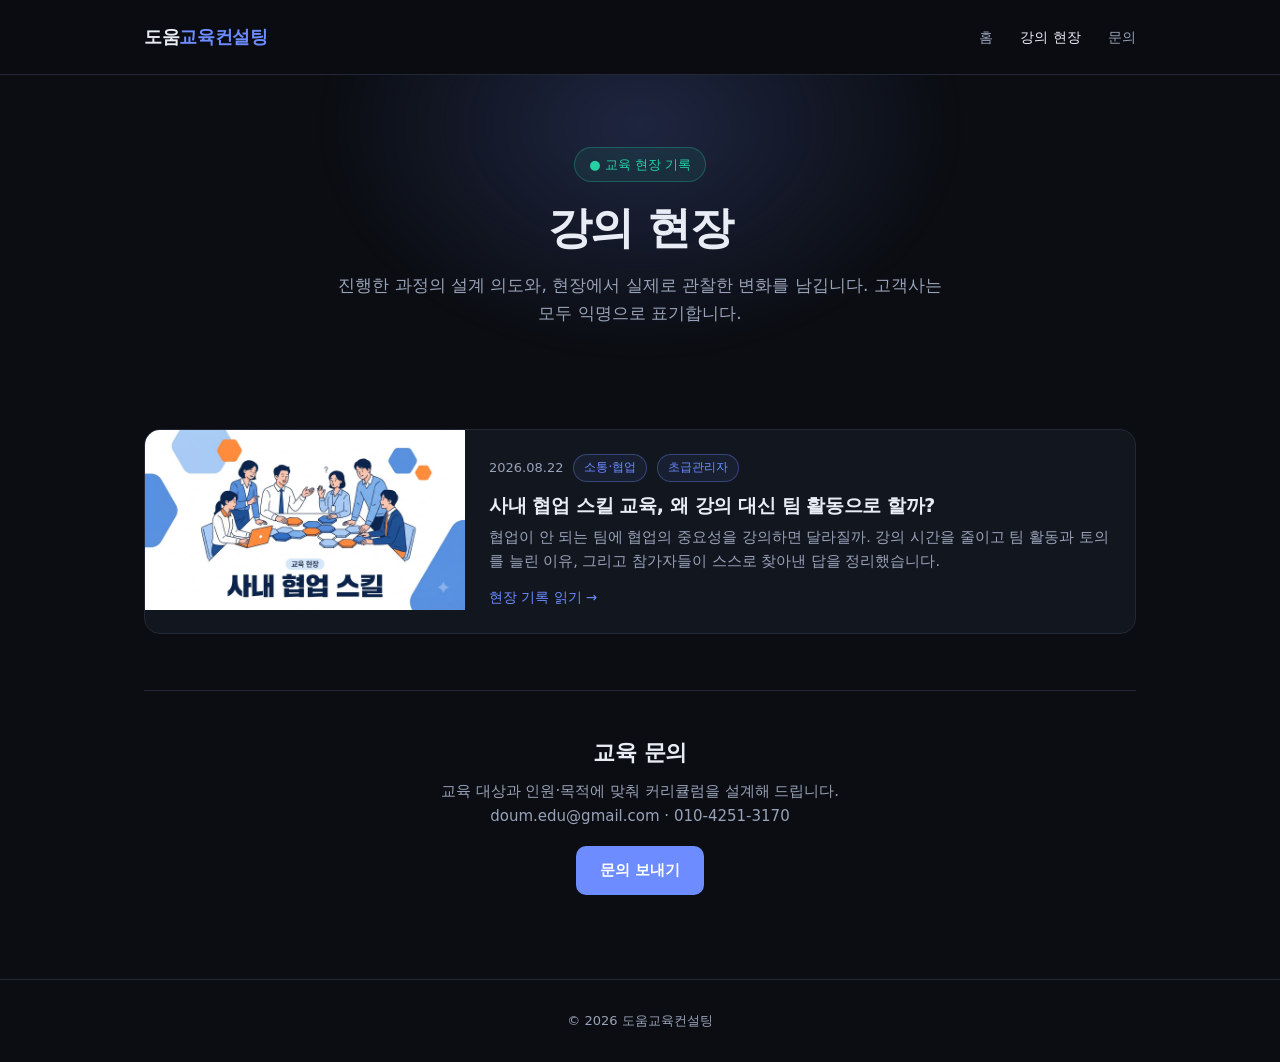
==== lectures/index.html @ e02979be "feat: 강의 현장 페이지 추가 + 첫 교육 기록 반영" ====
<!doctype html>
<html lang="ko">
<head>
<meta charset="utf-8">
<meta name="viewport" content="width=device-width,initial-scale=1">
<title>강의 현장 — 도움교육컨설팅</title>
<meta name="description" content="도움교육컨설팅이 진행한 기업교육·공공기관 교육의 현장 기록입니다. 과정 설계 의도와 현장에서 관찰한 변화를 남깁니다.">
<meta property="og:title" content="강의 현장 — 도움교육컨설팅">
<meta property="og:description" content="기업교육·공공기관 교육 현장 기록">
<meta property="og:type" content="website">
<style>
  *{box-sizing:border-box;margin:0;padding:0}
  :root{
    --bg:#0b0d12; --panel:#12161f; --line:#222836;
    --fg:#e8ecf4; --muted:#98a2b8; --accent:#6c8cff; --accent2:#25d0a5;
  }
  body{
    font-family:'Pretendard',-apple-system,'Segoe UI',system-ui,sans-serif;
    background:var(--bg); color:var(--fg); line-height:1.65;
    -webkit-font-smoothing:antialiased;
  }
  .wrap{max-width:1040px;margin:0 auto;padding:0 24px}
  header{padding:22px 0;border-bottom:1px solid var(--line);position:sticky;top:0;
    background:rgba(11,13,18,.85);backdrop-filter:blur(10px);z-index:10}
  header .wrap{display:flex;align-items:center;justify-content:space-between}
  .logo{font-weight:700;letter-spacing:-.02em;font-size:18px;text-decoration:none;color:var(--fg)}
  .logo span{color:var(--accent)}
  nav a{color:var(--muted);text-decoration:none;margin-left:22px;font-size:14px}
  nav a:hover{color:var(--fg)}
  nav a.on{color:var(--fg)}
  .head{padding:72px 0 46px;text-align:center;position:relative;overflow:hidden}
  .head::before{content:"";position:absolute;inset:-60% 25% auto;height:460px;
    background:radial-gradient(closest-side,rgba(108,140,255,.20),transparent);filter:blur(10px)}
  .badge{position:relative;display:inline-block;font-size:13px;color:var(--accent2);
    border:1px solid rgba(37,208,165,.3);background:rgba(37,208,165,.08);
    padding:6px 14px;border-radius:999px;margin-bottom:20px}
  h1{position:relative;font-size:clamp(30px,5vw,44px);line-height:1.2;letter-spacing:-.03em;font-weight:800}
  .sub{position:relative;color:var(--muted);font-size:clamp(15px,2.2vw,17px);margin:16px auto 0;max-width:620px}
  section{padding:56px 0 84px}
  .list{display:grid;gap:22px}
  .item{display:grid;grid-template-columns:320px 1fr;gap:24px;
    background:var(--panel);border:1px solid var(--line);border-radius:16px;
    overflow:hidden;transition:.2s;text-decoration:none;color:inherit}
  .item:hover{border-color:rgba(108,140,255,.55);transform:translateY(-3px)}
  .item .thumb{aspect-ratio:16/9;background:#0e1219;overflow:hidden}
  .item .thumb img{width:100%;height:100%;object-fit:cover;display:block}
  .item .body{padding:24px 26px 24px 0;display:flex;flex-direction:column;justify-content:center}
  .meta{display:flex;gap:10px;align-items:center;flex-wrap:wrap;margin-bottom:10px}
  .date{color:var(--muted);font-size:13px}
  .tag{font-size:12px;color:var(--accent);border:1px solid rgba(108,140,255,.35);
    background:rgba(108,140,255,.08);padding:3px 10px;border-radius:999px}
  .item h3{font-size:19px;line-height:1.4;letter-spacing:-.02em;margin-bottom:8px}
  .item p{color:var(--muted);font-size:14.5px}
  .more{margin-top:12px;font-size:13.5px;color:var(--accent)}
  .empty{color:var(--muted);text-align:center;padding:60px 0}
  .contact{margin-top:56px;text-align:center;border-top:1px solid var(--line);padding-top:44px}
  .contact h2{font-size:22px;margin-bottom:8px;letter-spacing:-.02em}
  .contact p{color:var(--muted);font-size:15px}
  .btn{display:inline-block;margin-top:18px;padding:12px 24px;border-radius:10px;
    text-decoration:none;font-weight:600;font-size:15px;background:var(--accent);color:#fff}
  footer{border-top:1px solid var(--line);padding:30px 0;color:var(--muted);font-size:13px;text-align:center}
  @media(max-width:720px){
    .item{grid-template-columns:1fr}
    .item .body{padding:0 22px 24px}
  }
</style>
</head>
<body>
<header><div class="wrap">
  <a class="logo" href="/">도움<span>교육컨설팅</span></a>
  <nav>
    <a href="/">홈</a>
    <a class="on" href="/lectures/">강의 현장</a>
    <a href="mailto:doum.edu@gmail.com">문의</a>
  </nav>
</div></header>

<div class="head"><div class="wrap">
  <div class="badge">● 교육 현장 기록</div>
  <h1>강의 현장</h1>
  <p class="sub">진행한 과정의 설계 의도와, 현장에서 실제로 관찰한 변화를 남깁니다.
    고객사는 모두 익명으로 표기합니다.</p>
</div></div>

<section><div class="wrap">
  <div class="list" id="list"><!-- LECTURE_LIST_START -->
    <a class="item" href="https://diary93523.tistory.com/2" target="_blank" rel="noopener" data-log-no="224386740607">
      <div class="thumb"><img src="/training/224386740607.png" alt="사내 협업 스킬 교육 현장" loading="lazy"></div>
      <div class="body">
        <div class="meta">
          <span class="date">2026.08.22</span>
          <span class="tag">소통·협업</span>
          <span class="tag">초급관리자</span>
        </div>
        <h3>사내 협업 스킬 교육, 왜 강의 대신 팀 활동으로 할까?</h3>
        <p>협업이 안 되는 팀에 협업의 중요성을 강의하면 달라질까. 강의 시간을 줄이고 팀 활동과 토의를 늘린 이유, 그리고 참가자들이 스스로 찾아낸 답을 정리했습니다.</p>
        <div class="more">현장 기록 읽기 →</div>
      </div>
    </a>
  <!-- LECTURE_LIST_END --></div>

  <div class="contact">
    <h2>교육 문의</h2>
    <p>교육 대상과 인원·목적에 맞춰 커리큘럼을 설계해 드립니다.</p>
    <p>doum.edu@gmail.com · 010-4251-3170</p>
    <a class="btn" href="mailto:doum.edu@gmail.com">문의 보내기</a>
  </div>
</div></section>

<footer><div class="wrap">© 2026 도움교육컨설팅</div></footer>
</body>
</html>
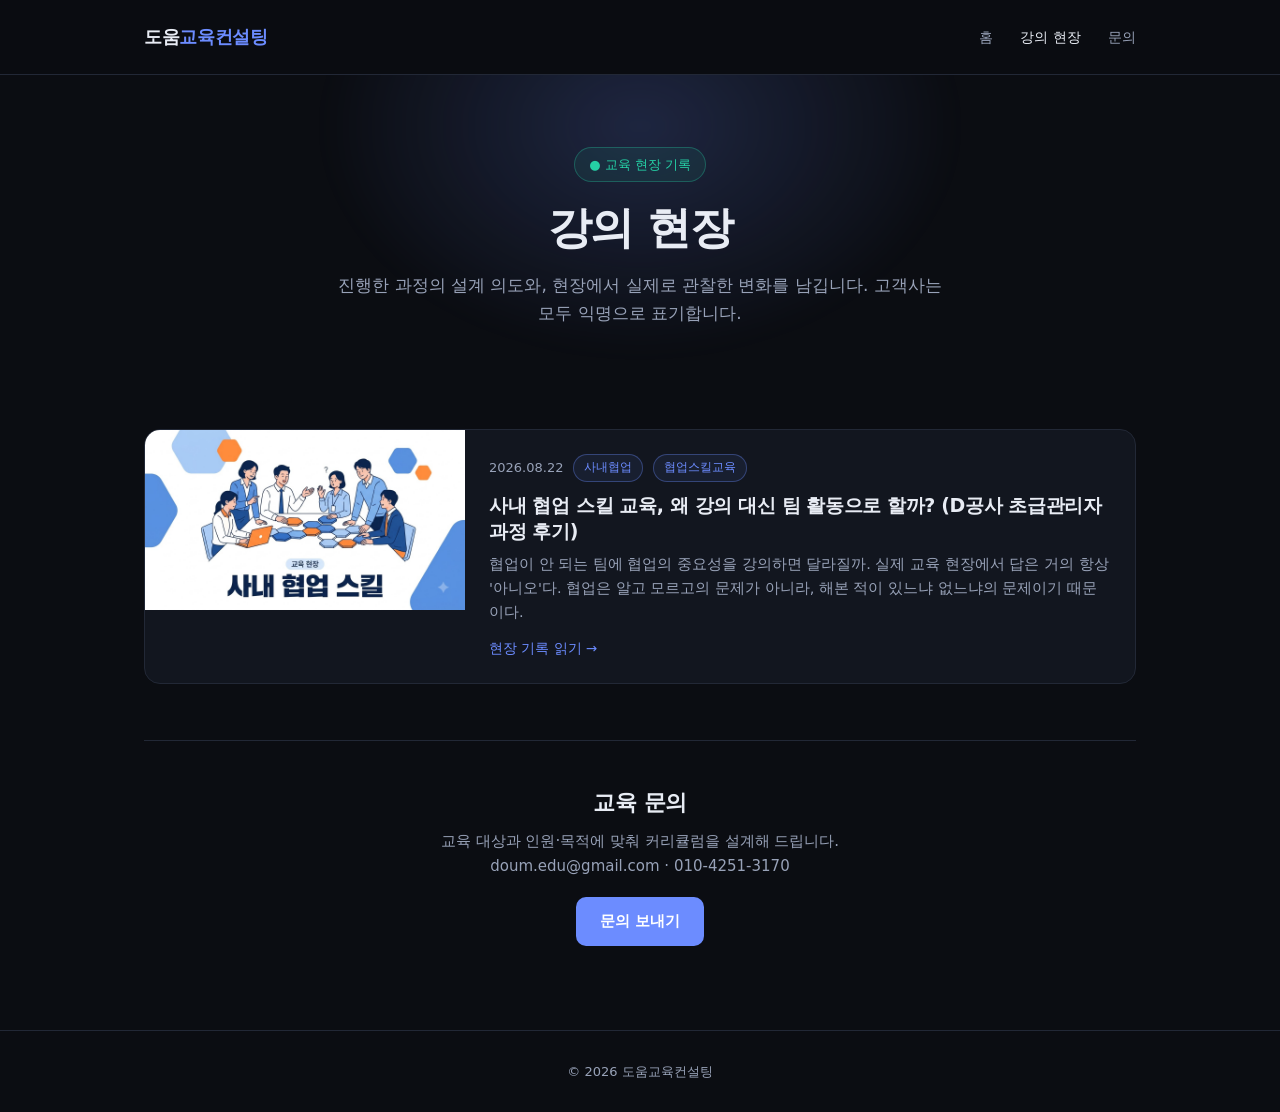
==== commit 36aa77bd: "chore: 교육 진행 사례 1건 동기화" ====
--- a/lectures/index.html
+++ b/lectures/index.html
@@ -85,15 +85,15 @@
 <section><div class="wrap">
   <div class="list" id="list"><!-- LECTURE_LIST_START -->
     <a class="item" href="https://diary93523.tistory.com/2" target="_blank" rel="noopener" data-log-no="224386740607">
-      <div class="thumb"><img src="/training/224386740607.png" alt="사내 협업 스킬 교육 현장" loading="lazy"></div>
+      <div class="thumb"><img src="/training/224386740607.png" alt="사내 협업 스킬 교육, 왜 강의 대신 팀 활동으로 할까? (D공사 초급관리자 과정 후기)" loading="lazy"></div>
       <div class="body">
         <div class="meta">
           <span class="date">2026.08.22</span>
-          <span class="tag">소통·협업</span>
-          <span class="tag">초급관리자</span>
+          <span class="tag">사내협업</span>
+          <span class="tag">협업스킬교육</span>
         </div>
-        <h3>사내 협업 스킬 교육, 왜 강의 대신 팀 활동으로 할까?</h3>
-        <p>협업이 안 되는 팀에 협업의 중요성을 강의하면 달라질까. 강의 시간을 줄이고 팀 활동과 토의를 늘린 이유, 그리고 참가자들이 스스로 찾아낸 답을 정리했습니다.</p>
+        <h3>사내 협업 스킬 교육, 왜 강의 대신 팀 활동으로 할까? (D공사 초급관리자 과정 후기)</h3>
+        <p>협업이 안 되는 팀에 협업의 중요성을 강의하면 달라질까. 실제 교육 현장에서 답은 거의 항상 '아니오'다. 협업은 알고 모르고의 문제가 아니라, 해본 적이 있느냐 없느냐의 문제이기 때문이다.</p>
         <div class="more">현장 기록 읽기 →</div>
       </div>
     </a>
